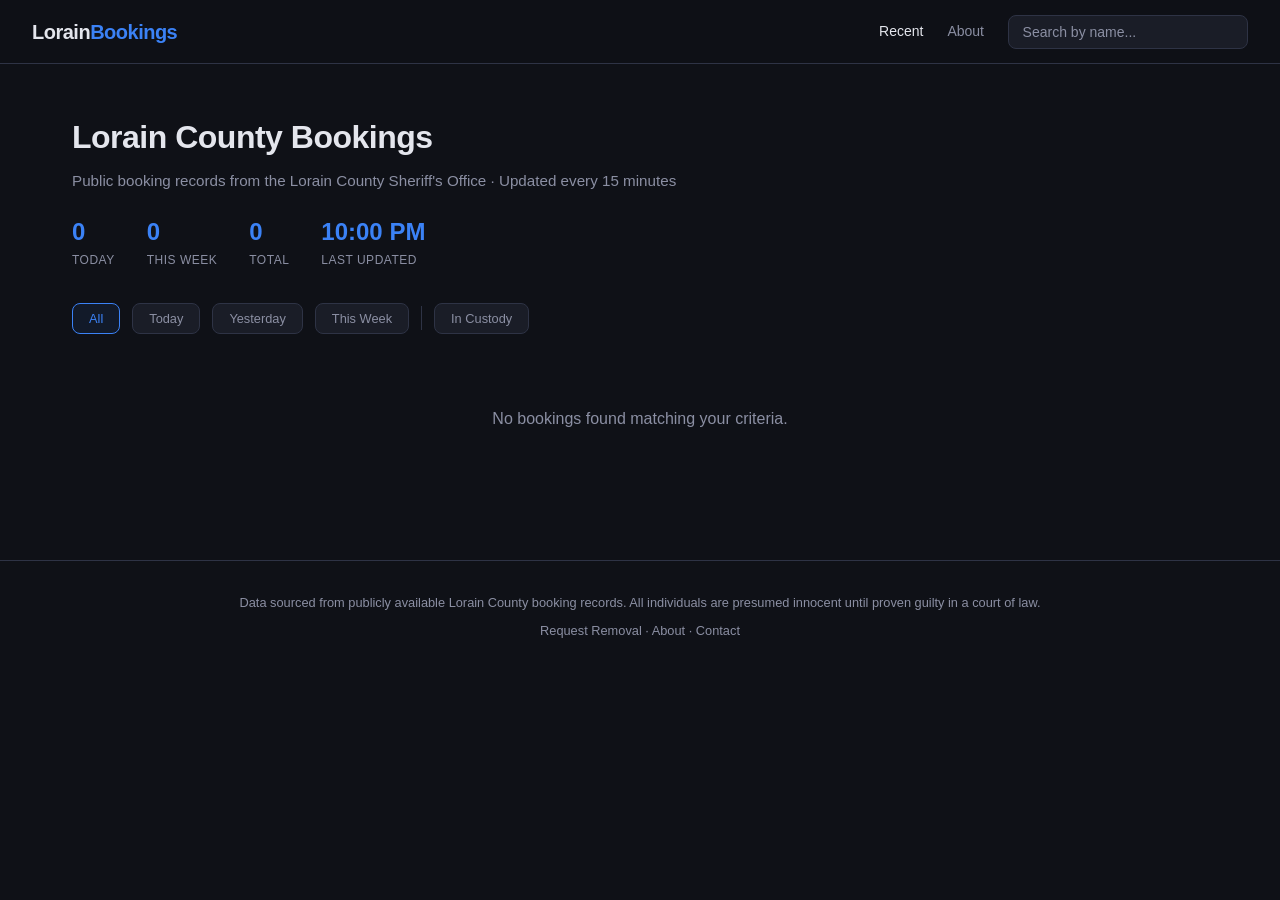
==== detail.html @ 24cc9729 "Initial commit: Lorain County Guest List" ====
<!DOCTYPE html>
<html lang="en">
<head>
<meta charset="UTF-8">
<meta name="viewport" content="width=device-width, initial-scale=1.0">
<title>Booking Detail - Lorain County Bookings</title>
<meta name="description" content="Booking details from Lorain County, Ohio public records.">
<link rel="stylesheet" href="css/style.css">
</head>
<body>

<!-- NAV -->
<nav>
  <a href="/" class="logo">Lorain<span>Bookings</span></a>
  <div class="nav-right">
    <div class="nav-links">
      <a href="/">Recent</a>
      <a href="#">About</a>
    </div>
    <input class="nav-search" type="text" id="searchInput" placeholder="Search by name..." autocomplete="off">
  </div>
</nav>

<!-- DETAIL CONTENT -->
<div class="detail-section" id="detailContent">
  <a href="/" class="back-link">&larr; Back to all bookings</a>
  <div class="detail-layout">
    <div class="detail-photo" id="detailPhoto">
      <div class="photo-placeholder">
        <svg width="120" height="120" viewBox="0 0 24 24" fill="none" stroke="#3b3f52" stroke-width="1">
          <circle cx="12" cy="8" r="4"/><path d="M4 21v-1a6 6 0 0112 0v1"/>
        </svg>
      </div>
    </div>
    <div class="detail-info">
      <div class="detail-header">
        <h2 id="detailName">Loading...</h2>
        <div class="detail-date" id="detailMeta"></div>
      </div>
      <div class="info-grid" id="detailGrid"></div>
      <div class="charges-section" id="chargesSection">
        <h3>Charges</h3>
        <div id="chargesList"></div>
      </div>
      <div class="bonds-section" id="bondsSection" style="display:none;">
        <h3>Bond Information</h3>
        <div id="bondsList"></div>
      </div>
      <div class="disclaimer">
        This information is sourced from publicly available Lorain County booking records.
        All individuals are presumed innocent until proven guilty in a court of law.
        If you believe information is inaccurate or a case has been resolved,
        <a href="#">request a review</a>.
      </div>
    </div>
  </div>
</div>

<footer>
  <div class="footer-inner">
    <p>Data sourced from publicly available Lorain County booking records. All individuals are presumed innocent until proven guilty.</p>
  </div>
</footer>

<script src="js/app.js"></script>
<script>
document.addEventListener('DOMContentLoaded', () => {
  const params = new URLSearchParams(window.location.search);
  const id = params.get('id');
  if (id) loadDetail(id);
  else window.location.href = '/';
});
</script>
</body>
</html>
---- css/style.css ----
/* ── Variables ── */
:root {
  --bg: #0f1117;
  --surface: #1a1d27;
  --surface2: #242836;
  --accent: #3b82f6;
  --accent-dim: #2563eb;
  --text: #e4e6ed;
  --text-muted: #8b8fa3;
  --border: #2e3345;
  --red: #ef4444;
  --yellow: #eab308;
  --green: #22c55e;
  --orange: #f97316;
}

* { margin: 0; padding: 0; box-sizing: border-box; }

body {
  font-family: -apple-system, BlinkMacSystemFont, 'Segoe UI', Roboto, sans-serif;
  background: var(--bg);
  color: var(--text);
  line-height: 1.6;
  min-height: 100vh;
}

a { color: var(--accent); text-decoration: none; }
a:hover { text-decoration: underline; }

/* ── NAV ── */
nav {
  position: sticky; top: 0; z-index: 100;
  background: rgba(15,17,23,.85);
  backdrop-filter: blur(12px);
  -webkit-backdrop-filter: blur(12px);
  border-bottom: 1px solid var(--border);
  padding: 0 2rem;
  display: flex; align-items: center; justify-content: space-between;
  height: 64px;
}
.logo {
  font-size: 1.25rem; font-weight: 800; letter-spacing: -0.5px;
  color: var(--text); text-decoration: none;
}
.logo span { color: var(--accent); }
.logo:hover { text-decoration: none; }
.nav-right { display: flex; gap: 1.5rem; align-items: center; }
.nav-links { display: flex; gap: 1.5rem; align-items: center; }
.nav-links a {
  color: var(--text-muted); text-decoration: none; font-size: .875rem;
  font-weight: 500; transition: color .2s;
}
.nav-links a:hover, .nav-links a.active { color: var(--text); text-decoration: none; }
.nav-search {
  background: var(--surface); border: 1px solid var(--border); border-radius: 8px;
  padding: .5rem .85rem; color: var(--text); font-size: .875rem; width: 240px;
  outline: none; transition: border-color .2s;
}
.nav-search:focus { border-color: var(--accent); }
.nav-search::placeholder { color: var(--text-muted); }

/* ── HERO ── */
.hero {
  padding: 3rem 2rem 2rem;
  max-width: 1200px; margin: 0 auto;
}
.hero h1 {
  font-size: 2rem; font-weight: 800; letter-spacing: -0.5px;
  margin-bottom: .35rem;
}
.hero p { color: var(--text-muted); font-size: .95rem; }
.stats-row {
  display: flex; gap: 2rem; margin-top: 1.25rem; flex-wrap: wrap;
}
.stat { display: flex; flex-direction: column; }
.stat-val { font-size: 1.5rem; font-weight: 700; color: var(--accent); }
.stat-label { font-size: .75rem; color: var(--text-muted); text-transform: uppercase; letter-spacing: .5px; }

/* ── FILTERS ── */
.filters {
  max-width: 1200px; margin: 0 auto; padding: 0 2rem 1.5rem;
  display: flex; gap: .75rem; flex-wrap: wrap; align-items: center;
}
.filter-btn {
  background: var(--surface); border: 1px solid var(--border); border-radius: 8px;
  padding: .45rem 1rem; color: var(--text-muted); font-size: .8rem;
  cursor: pointer; transition: all .2s; font-weight: 500; font-family: inherit;
}
.filter-btn:hover, .filter-btn.active {
  border-color: var(--accent); color: var(--accent); background: rgba(59,130,246,.08);
}
.filter-divider { width: 1px; height: 24px; background: var(--border); }

/* ── GRID ── */
.grid-section {
  max-width: 1200px; margin: 0 auto; padding: 0 2rem 3rem;
}
.booking-grid {
  display: grid;
  grid-template-columns: repeat(auto-fill, minmax(280px, 1fr));
  gap: 1rem;
}
.loading {
  grid-column: 1 / -1; text-align: center;
  padding: 3rem; color: var(--text-muted); font-size: .95rem;
}
.no-results {
  grid-column: 1 / -1; text-align: center;
  padding: 3rem; color: var(--text-muted);
}

/* ── CARD ── */
.booking-card {
  background: var(--surface);
  border: 1px solid var(--border);
  border-radius: 12px;
  overflow: hidden;
  transition: transform .2s, border-color .2s;
  cursor: pointer;
  text-decoration: none; color: inherit;
  display: block;
}
.booking-card:hover {
  transform: translateY(-2px);
  border-color: var(--accent);
  text-decoration: none;
}
.card-img {
  width: 100%; aspect-ratio: 1/1;
  background: var(--surface2);
  display: flex; align-items: center; justify-content: center;
  overflow: hidden;
}
.card-img img {
  width: 100%; height: 100%; object-fit: cover;
}
.card-placeholder {
  font-size: 2.5rem; font-weight: 800;
  color: rgba(255,255,255,.1);
  user-select: none;
}
.card-body { padding: 1rem; }
.card-name {
  font-weight: 700; font-size: 1rem; margin-bottom: .35rem;
  color: var(--text);
}
.card-meta {
  display: flex; flex-wrap: wrap; gap: .4rem; margin-bottom: .5rem;
}
.tag {
  font-size: .65rem; padding: .15rem .5rem; border-radius: 4px;
  font-weight: 600; text-transform: uppercase; letter-spacing: .3px;
  display: inline-block;
}
.tag-felony { background: rgba(239,68,68,.15); color: var(--red); }
.tag-misdemeanor { background: rgba(234,179,8,.15); color: var(--yellow); }
.tag-traffic { background: rgba(34,197,94,.15); color: var(--green); }
.tag-other { background: rgba(249,115,22,.15); color: var(--orange); }
.tag-custody { background: rgba(59,130,246,.15); color: var(--accent); }
.card-charges {
  font-size: .8rem; color: var(--text-muted); line-height: 1.4;
  display: -webkit-box; -webkit-line-clamp: 2; -webkit-box-orient: vertical;
  overflow: hidden;
}
.card-footer {
  padding: .6rem 1rem;
  border-top: 1px solid var(--border);
  display: flex; justify-content: space-between; align-items: center;
}
.card-date { font-size: .75rem; color: var(--text-muted); }
.card-agency { font-size: .7rem; color: var(--text-muted); font-weight: 500; }

/* ── DETAIL PAGE ── */
.detail-section {
  max-width: 1200px; margin: 0 auto; padding: 2rem;
}
.back-link {
  color: var(--accent); font-size: .875rem;
  display: inline-flex; align-items: center; gap: .35rem;
  margin-bottom: 1.5rem; font-weight: 500;
}
.detail-layout {
  display: grid; grid-template-columns: 380px 1fr; gap: 2rem;
}
.detail-photo {
  border-radius: 12px; overflow: hidden;
  border: 1px solid var(--border);
  background: var(--surface);
}
.detail-photo img { width: 100%; display: block; }
.photo-placeholder {
  width: 100%; aspect-ratio: 3/4;
  display: flex; align-items: center; justify-content: center;
  background: linear-gradient(135deg, var(--surface2), var(--surface));
}
.detail-info { display: flex; flex-direction: column; gap: 1.5rem; }
.detail-header h2 {
  font-size: 1.75rem; font-weight: 800; letter-spacing: -0.5px;
}
.detail-date { color: var(--text-muted); font-size: .875rem; margin-top: .25rem; }

.info-grid {
  display: grid; grid-template-columns: 1fr 1fr; gap: .75rem;
}
.info-item {
  background: var(--surface); border: 1px solid var(--border);
  border-radius: 10px; padding: .85rem 1rem;
}
.info-label {
  font-size: .65rem; text-transform: uppercase; letter-spacing: .5px;
  color: var(--text-muted); font-weight: 600; margin-bottom: .2rem;
}
.info-value { font-size: .95rem; font-weight: 600; }

.charges-section h3, .bonds-section h3 {
  font-size: 1rem; font-weight: 700; margin-bottom: .75rem;
}
.charge-item {
  background: var(--surface); border: 1px solid var(--border);
  border-radius: 10px; padding: 1rem; margin-bottom: .5rem;
  display: flex; align-items: flex-start; gap: .75rem;
}
.charge-severity {
  width: 8px; min-height: 40px; border-radius: 4px; flex-shrink: 0;
  margin-top: 2px;
}
.severity-felony { background: var(--red); }
.severity-misdemeanor { background: var(--yellow); }
.severity-traffic { background: var(--green); }
.severity-other { background: var(--orange); }
.charge-text { font-size: .875rem; line-height: 1.5; }
.charge-text strong { display: block; margin-bottom: .15rem; }
.charge-text .charge-meta { color: var(--text-muted); font-size: .8rem; }

.bond-item {
  background: var(--surface); border: 1px solid var(--border);
  border-radius: 10px; padding: .85rem 1rem; margin-bottom: .5rem;
  display: flex; justify-content: space-between; align-items: center;
}
.bond-item .bond-type { color: var(--text-muted); font-size: .85rem; }
.bond-item .bond-amount { font-weight: 700; }

.disclaimer {
  margin-top: 1rem; padding: 1rem 1.25rem;
  background: rgba(59,130,246,.06); border: 1px solid rgba(59,130,246,.15);
  border-radius: 10px; font-size: .8rem; color: var(--text-muted);
  line-height: 1.5;
}
.disclaimer a { color: var(--accent); }

/* ── FOOTER ── */
footer {
  border-top: 1px solid var(--border);
  padding: 2rem;
  margin-top: 2rem;
}
.footer-inner {
  max-width: 1200px; margin: 0 auto;
  text-align: center; font-size: .8rem; color: var(--text-muted);
  line-height: 1.6;
}
.footer-links { margin-top: .5rem; }
.footer-links a { color: var(--text-muted); }
.footer-links a:hover { color: var(--text); }

/* ── RESPONSIVE ── */
@media (max-width: 768px) {
  nav { padding: 0 1rem; }
  .nav-search { width: 160px; }
  .hero, .filters, .grid-section, .detail-section { padding-left: 1rem; padding-right: 1rem; }
  .detail-layout { grid-template-columns: 1fr; }
  .info-grid { grid-template-columns: 1fr; }
  .stats-row { gap: 1rem; }
  .booking-grid { grid-template-columns: repeat(auto-fill, minmax(240px, 1fr)); }
}
@media (max-width: 480px) {
  .nav-links { display: none; }
  .booking-grid { grid-template-columns: 1fr; }
}
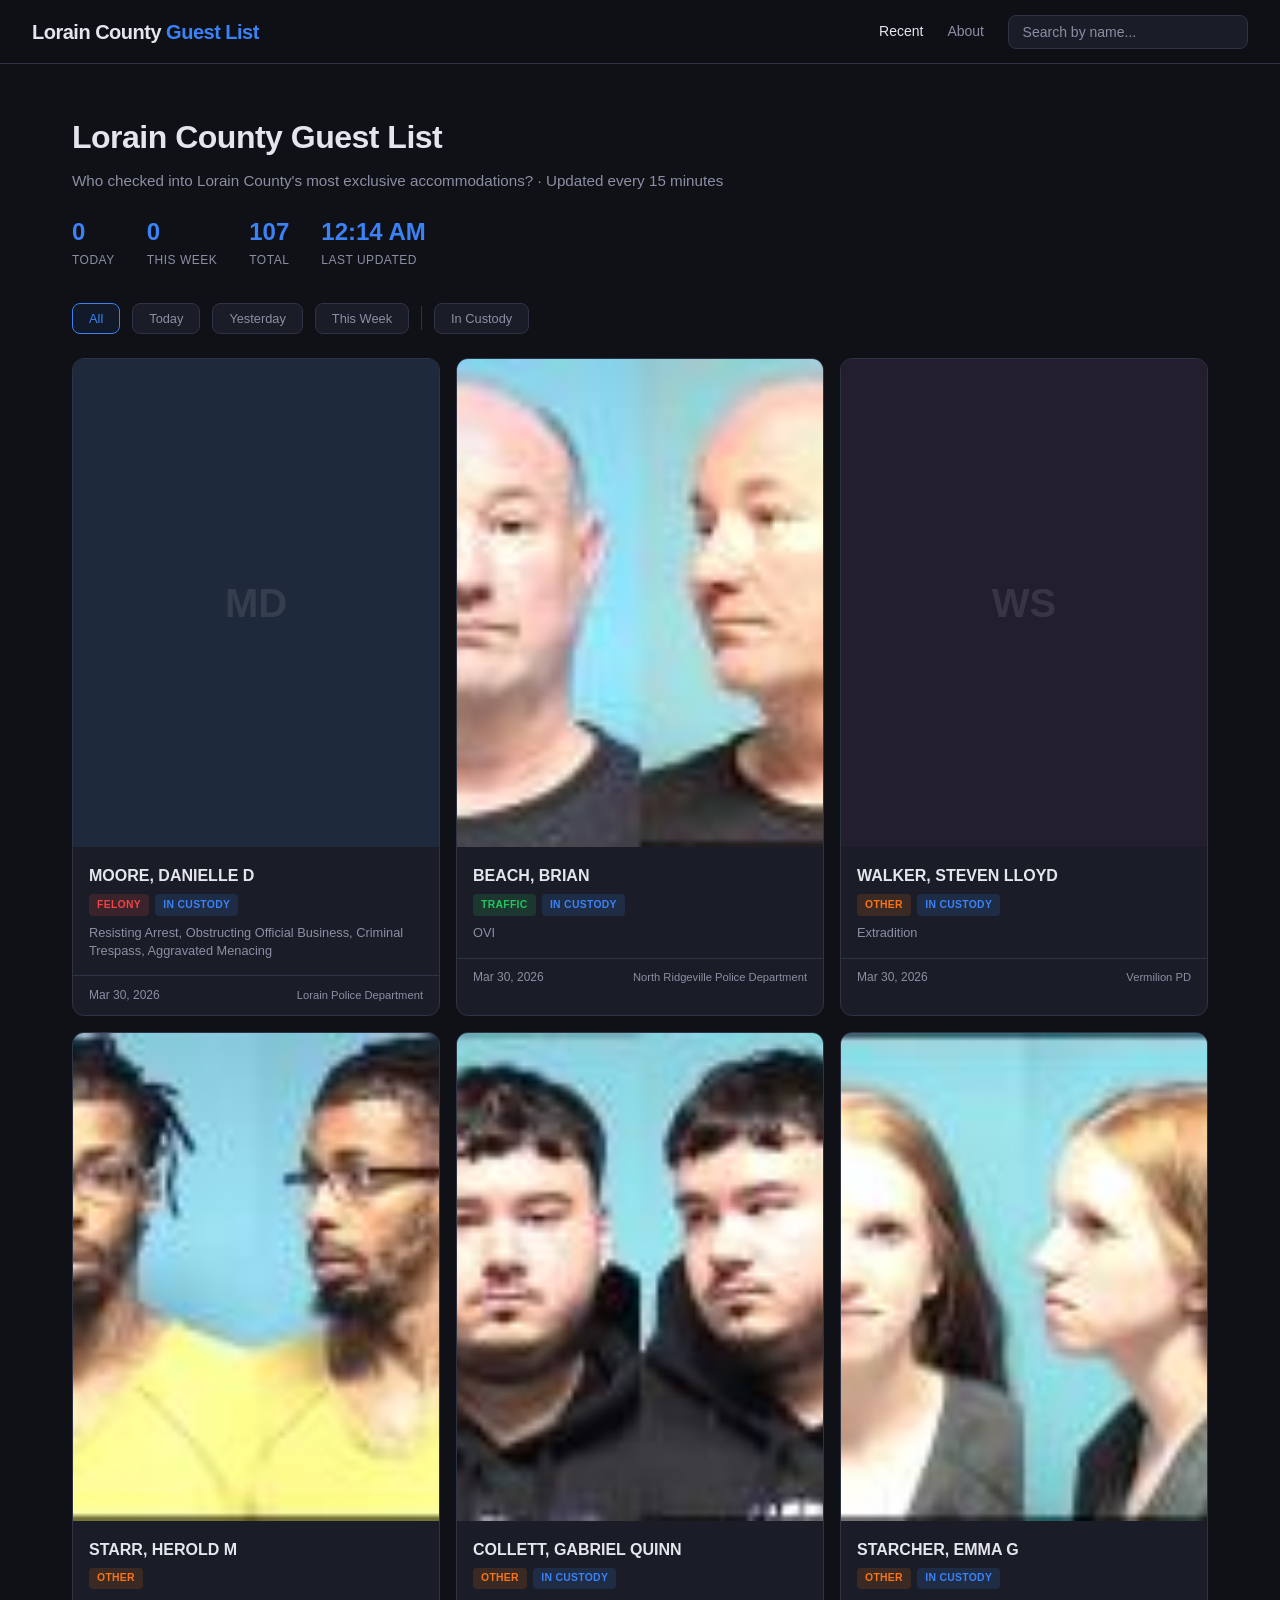
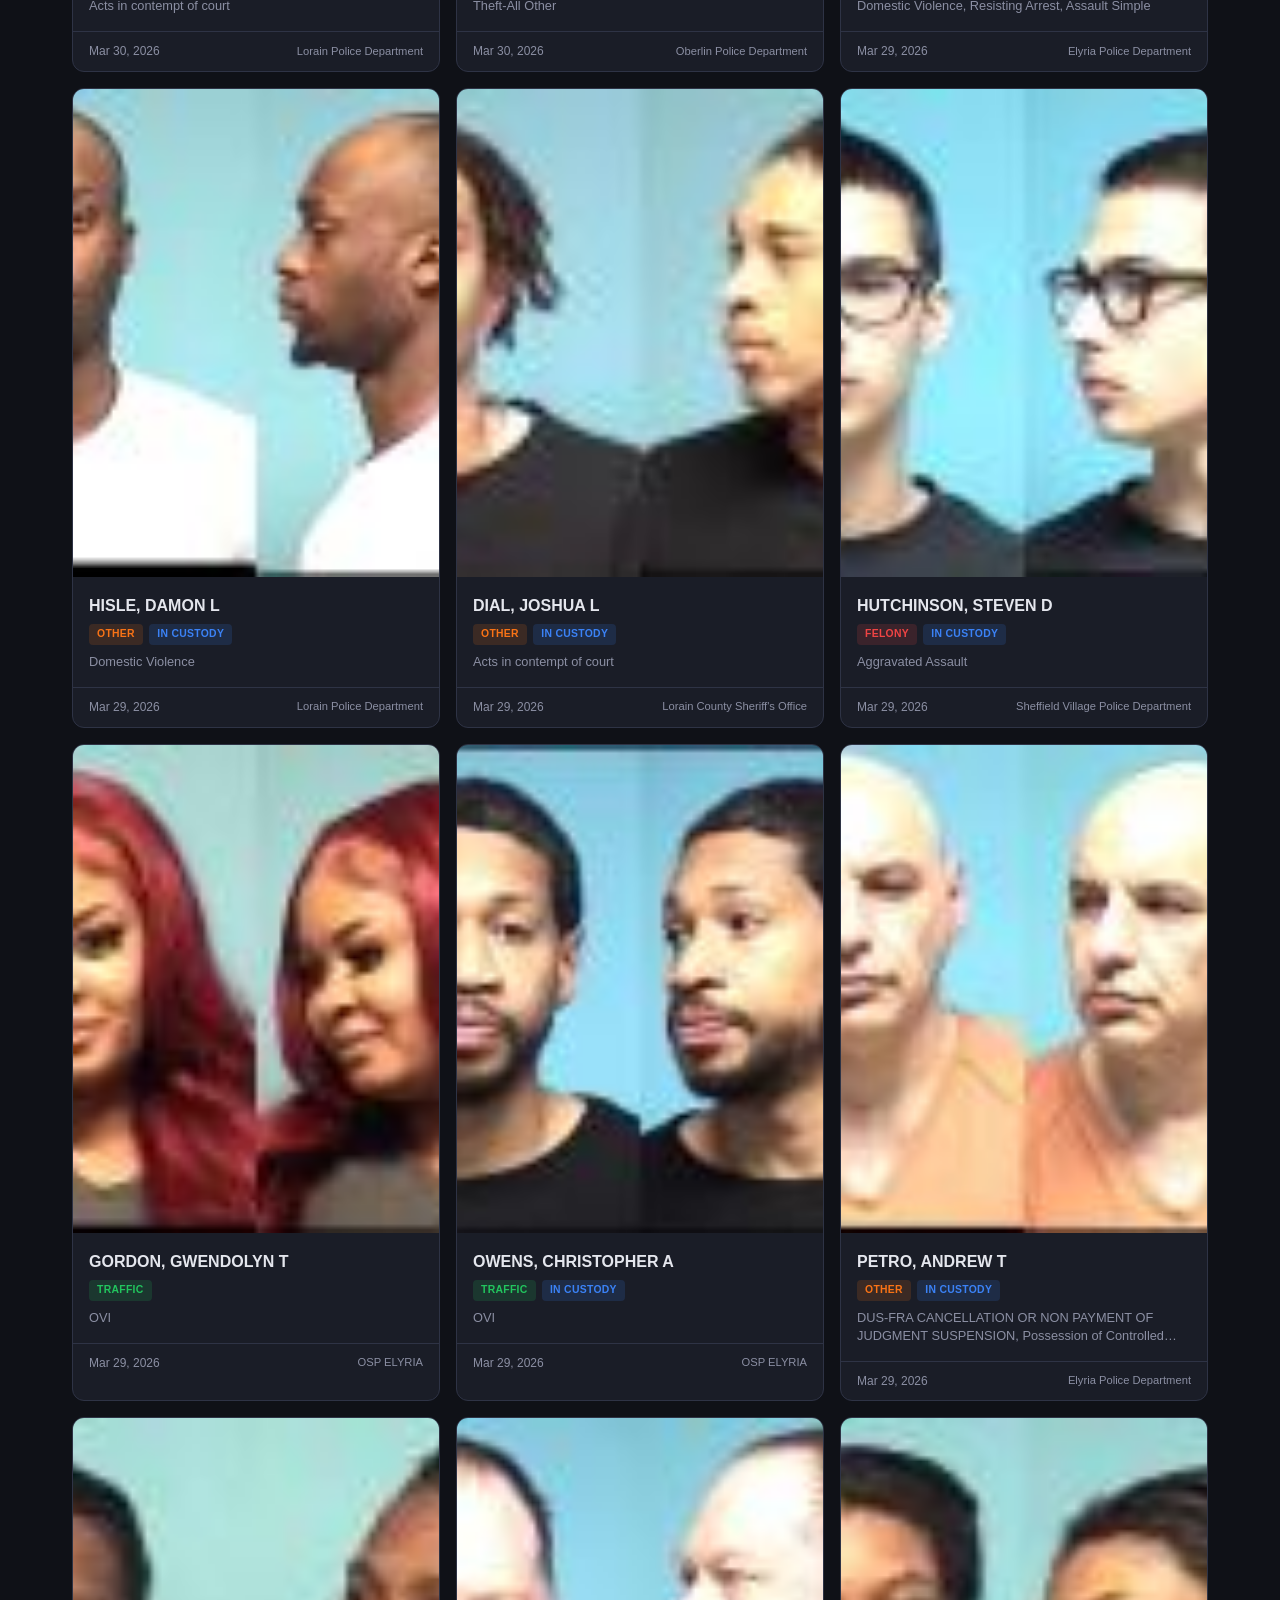
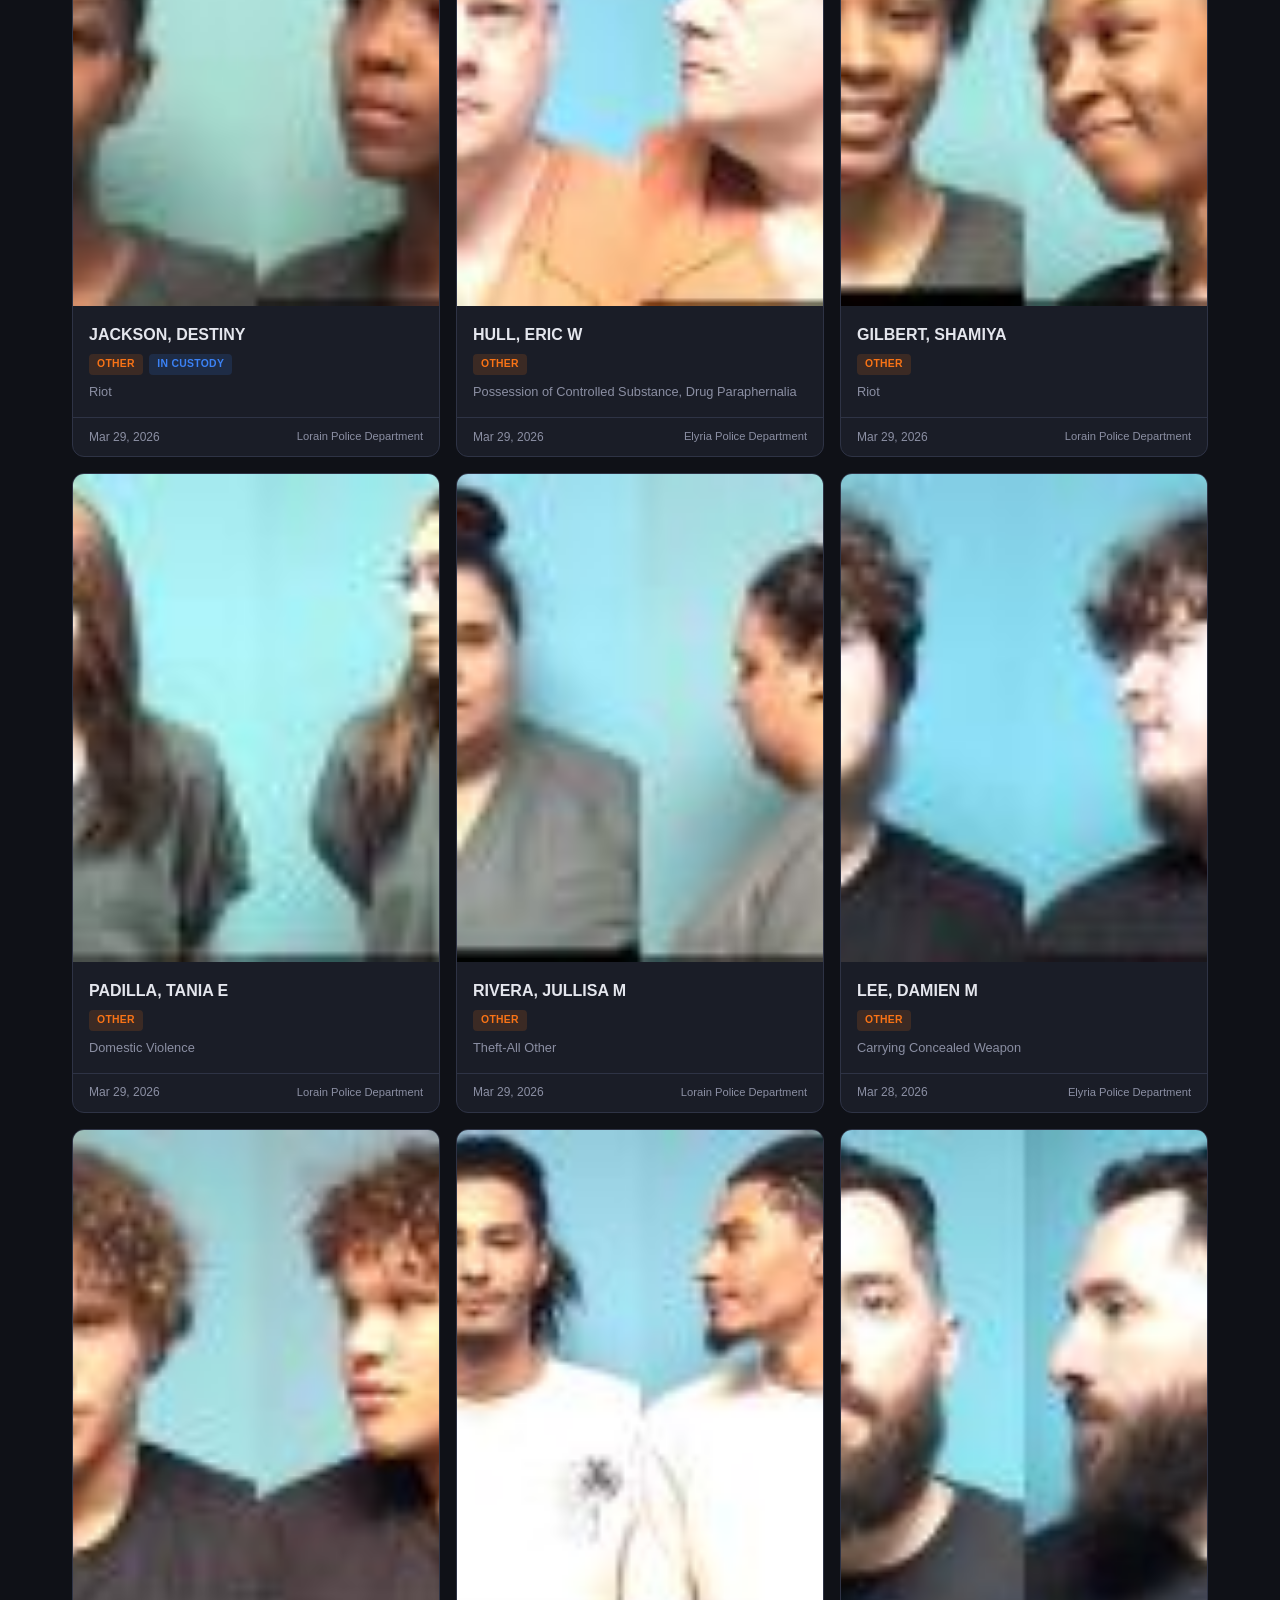
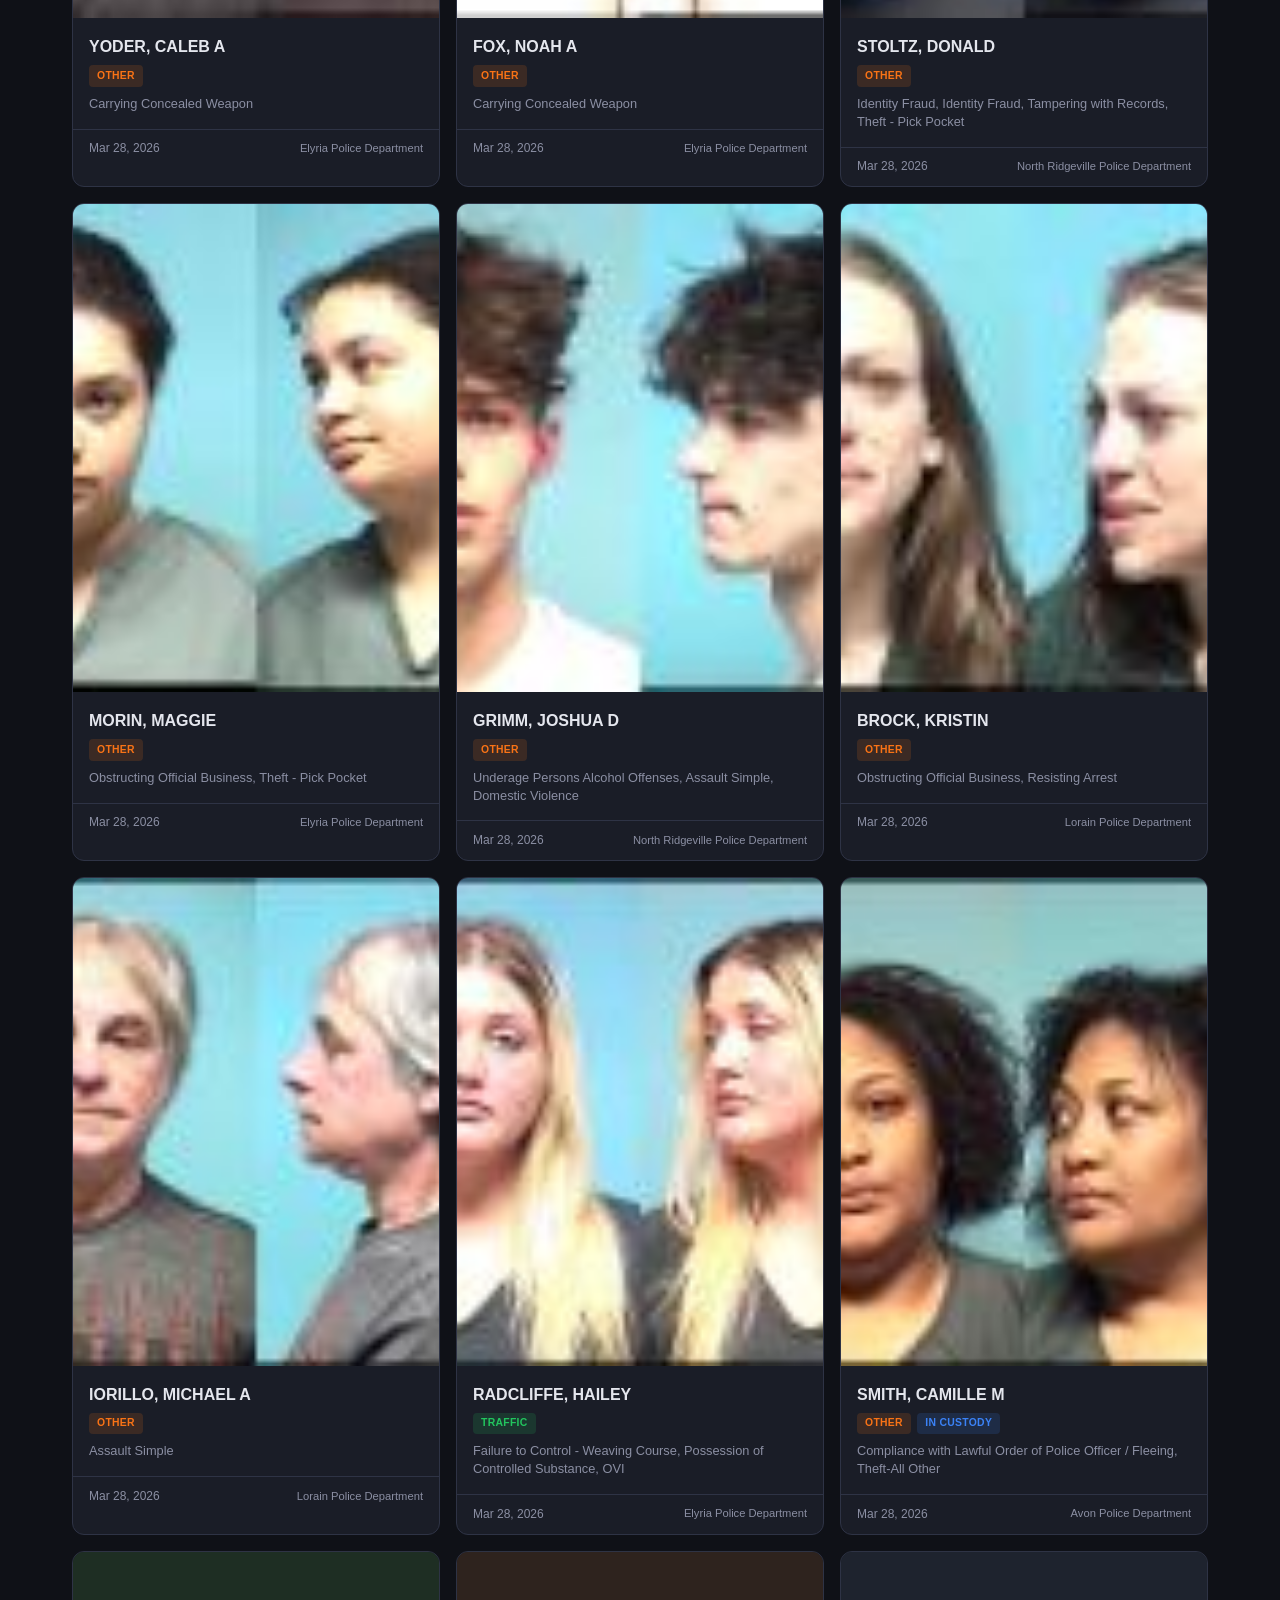
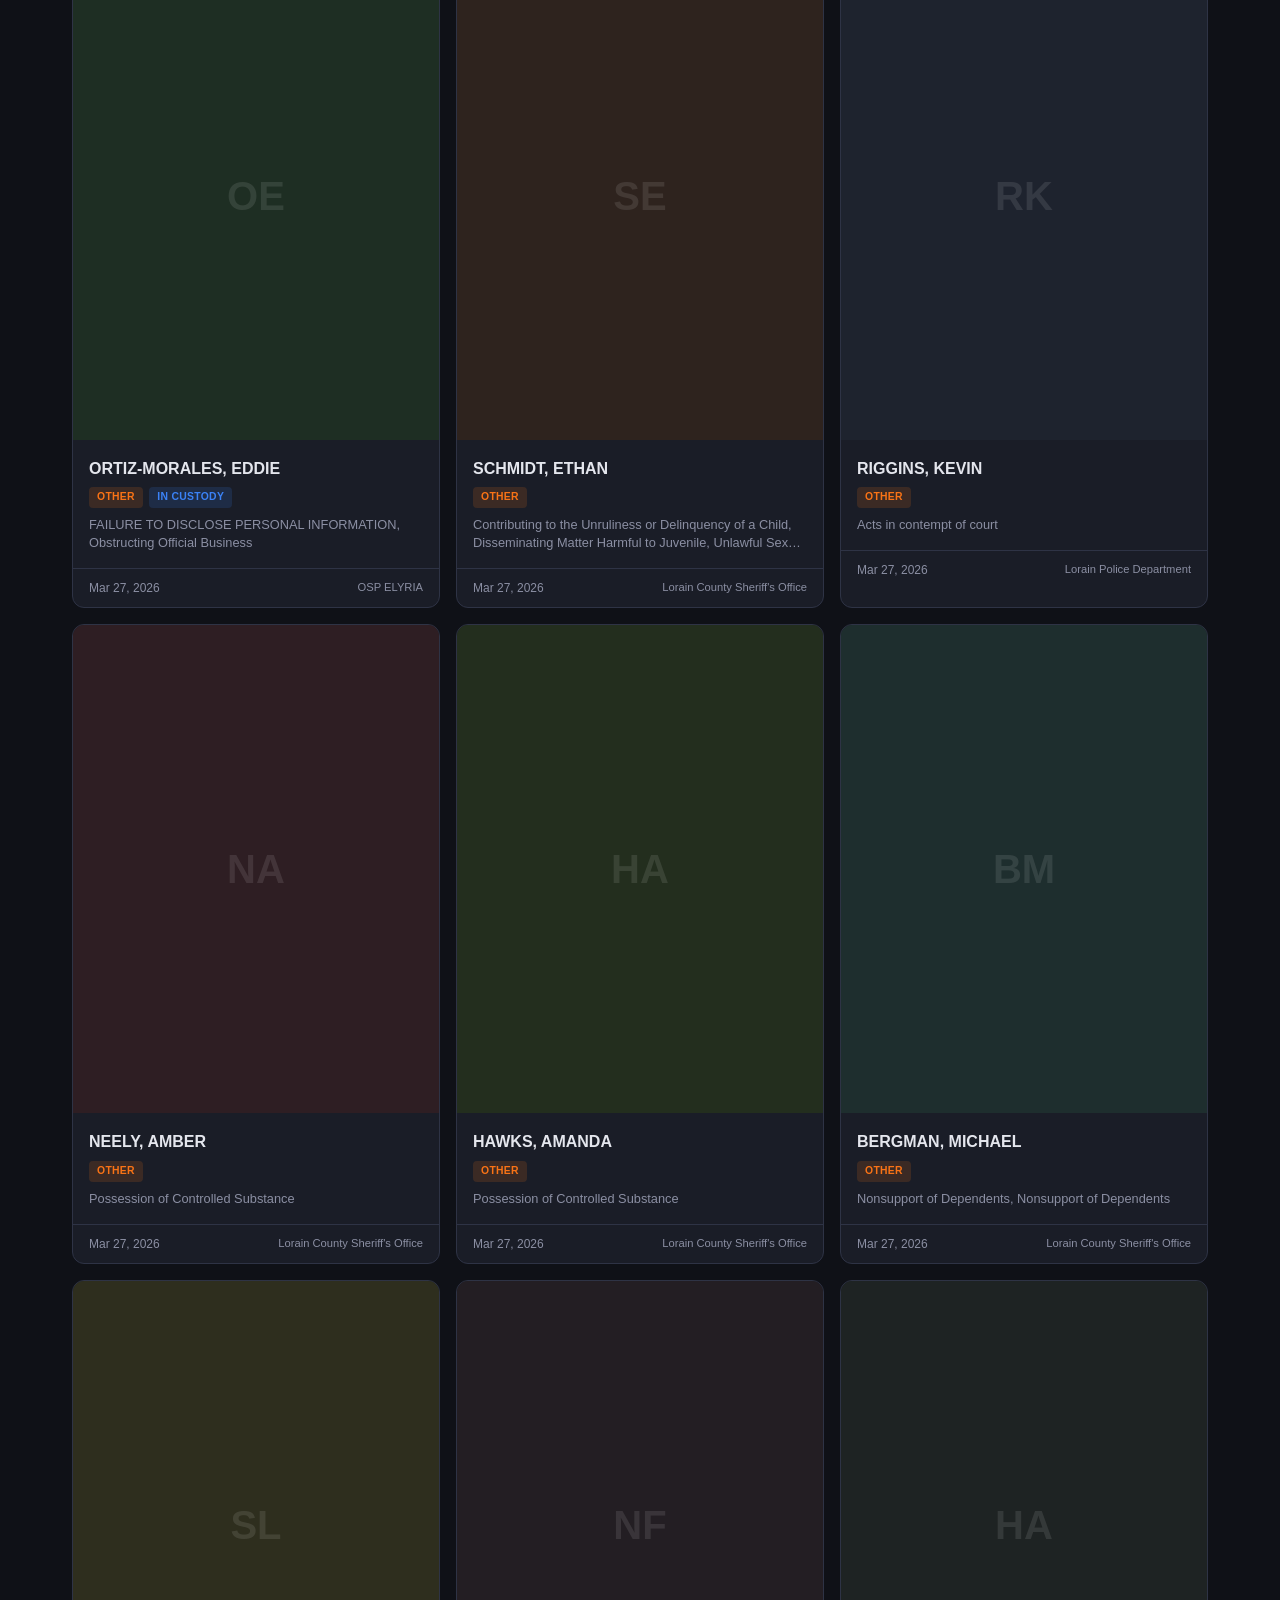
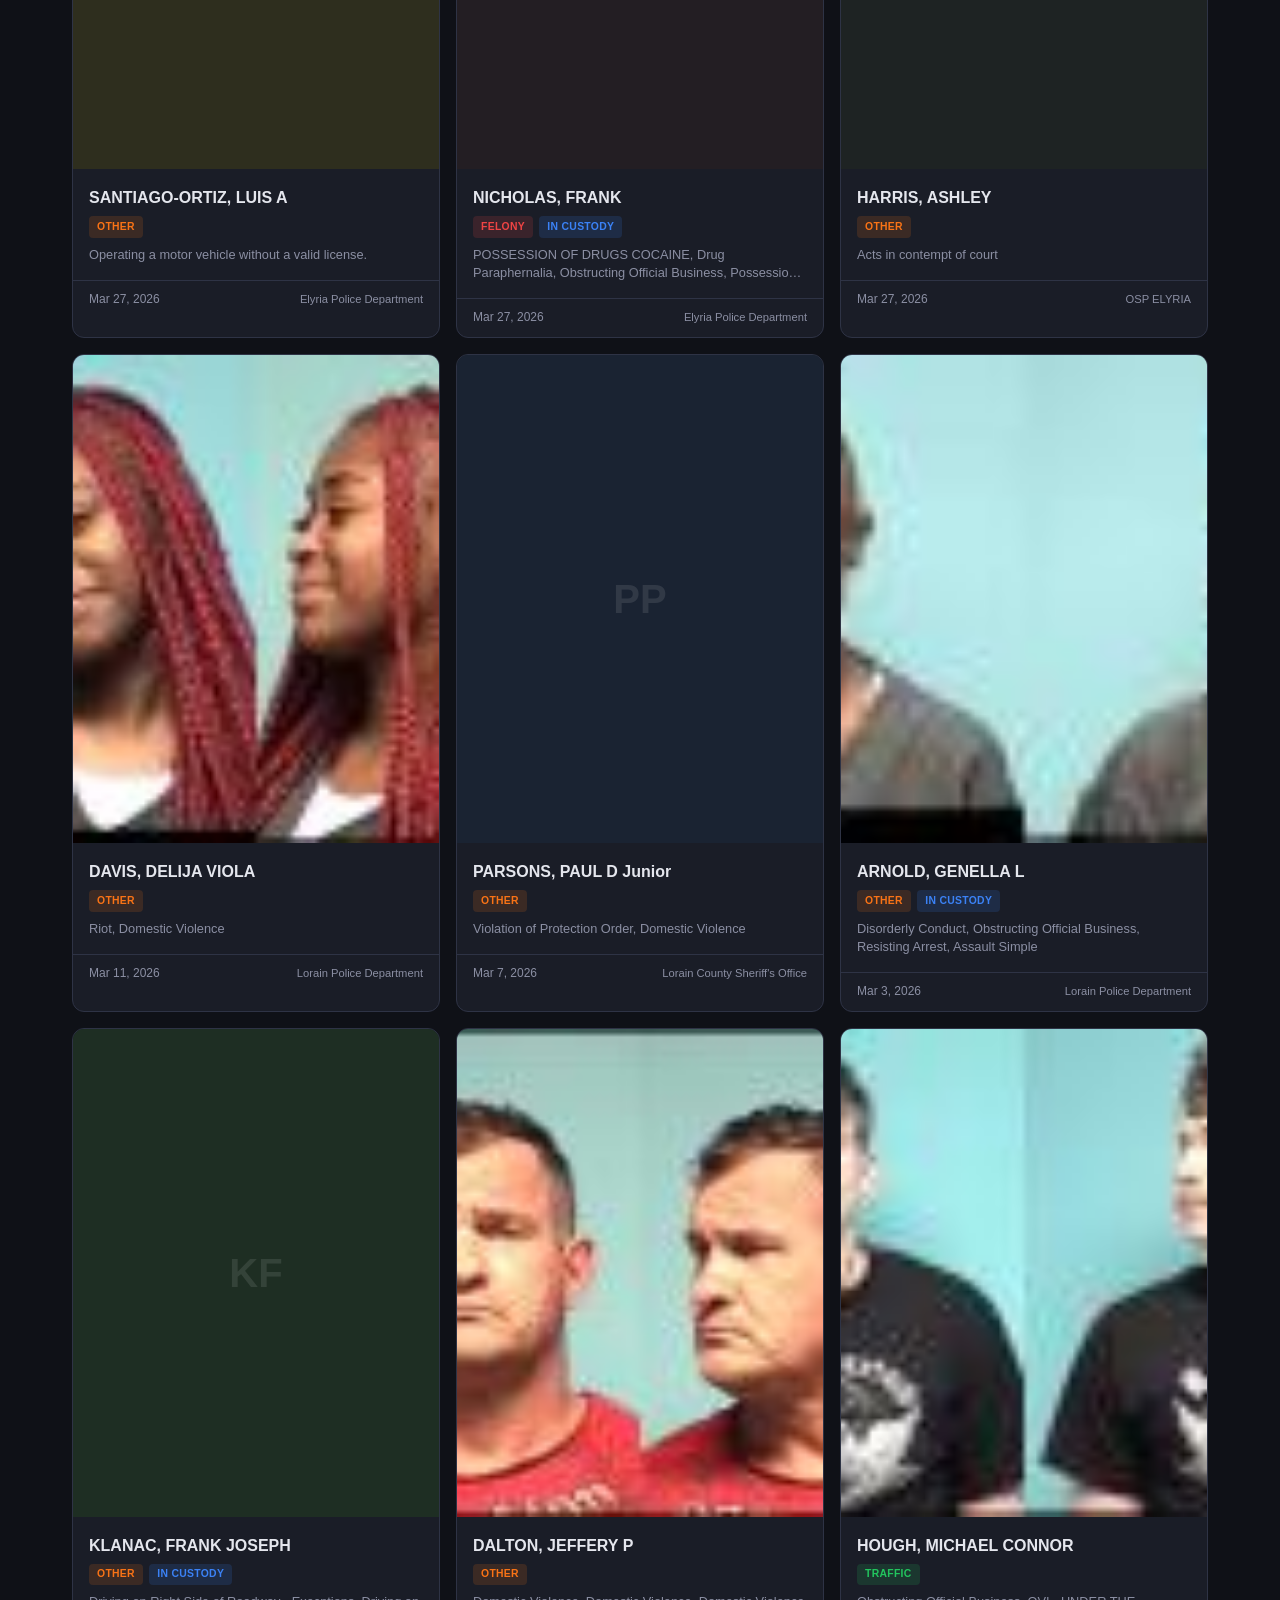
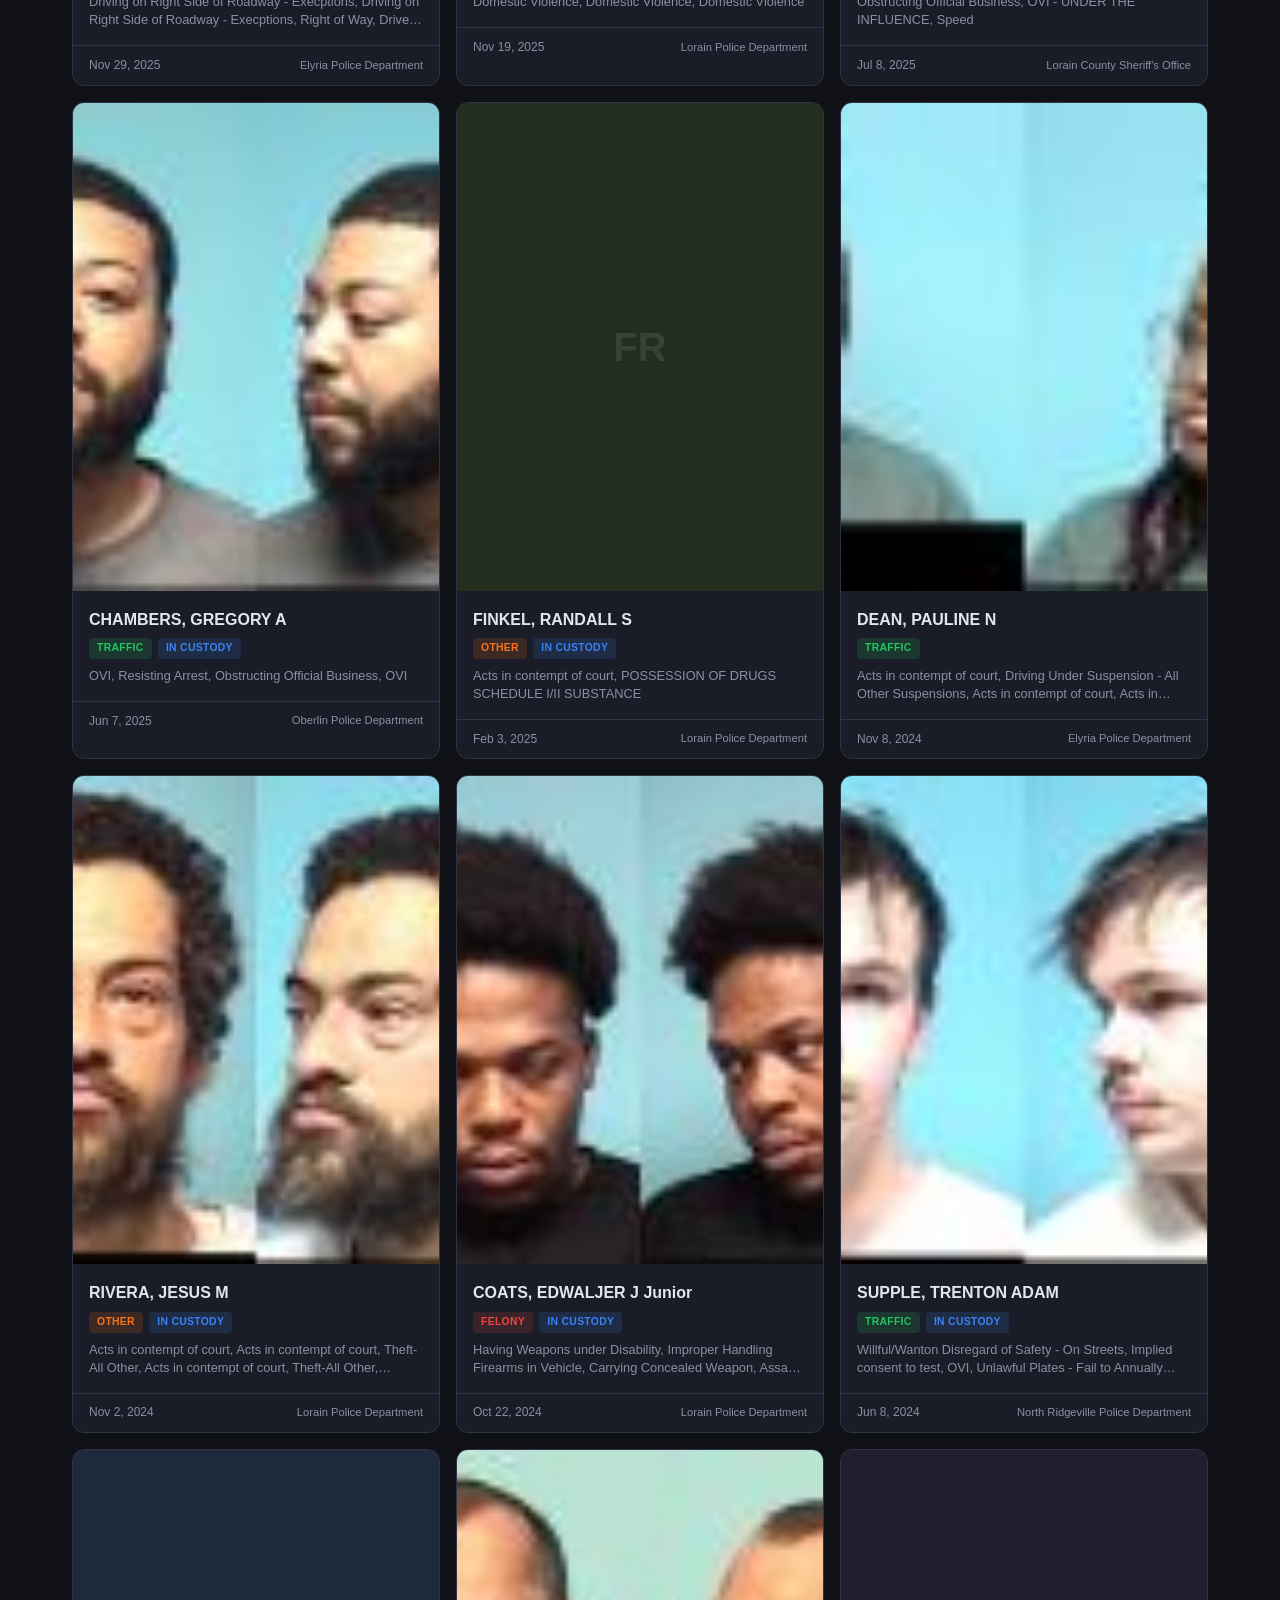
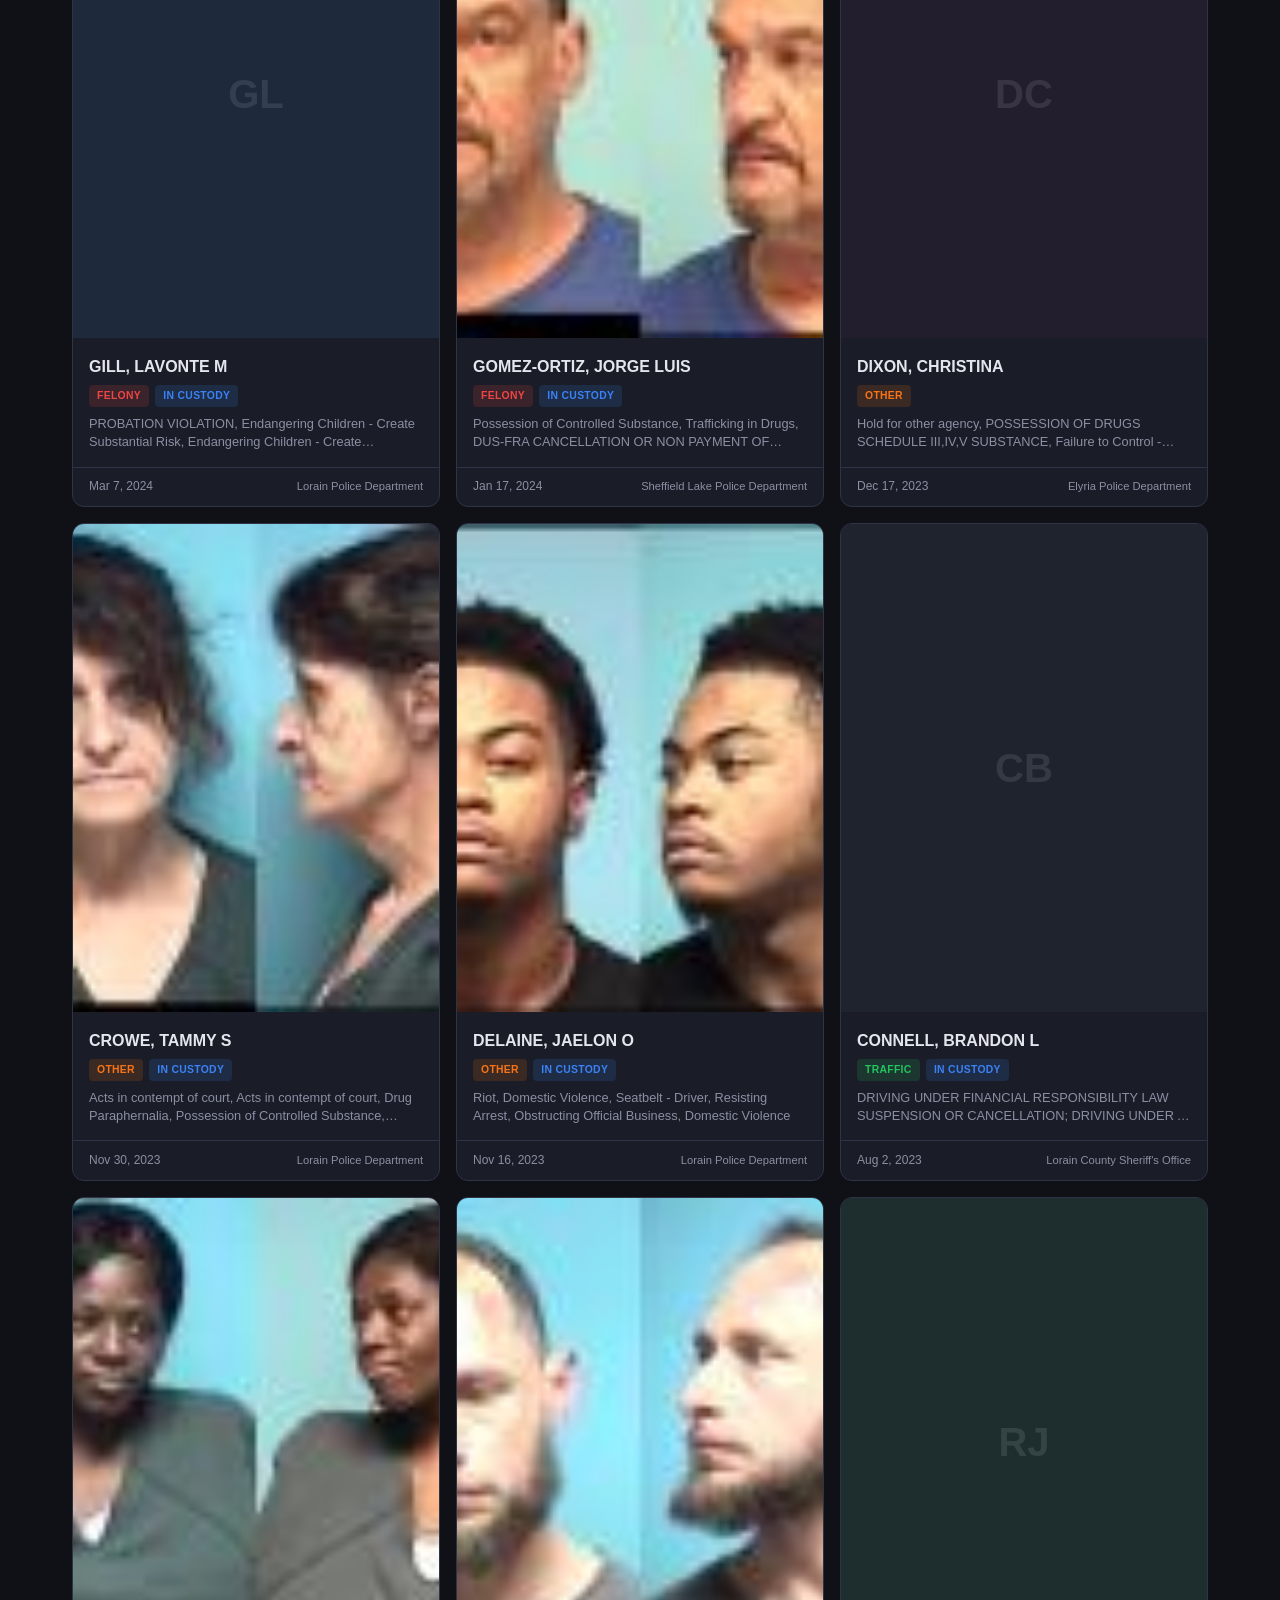
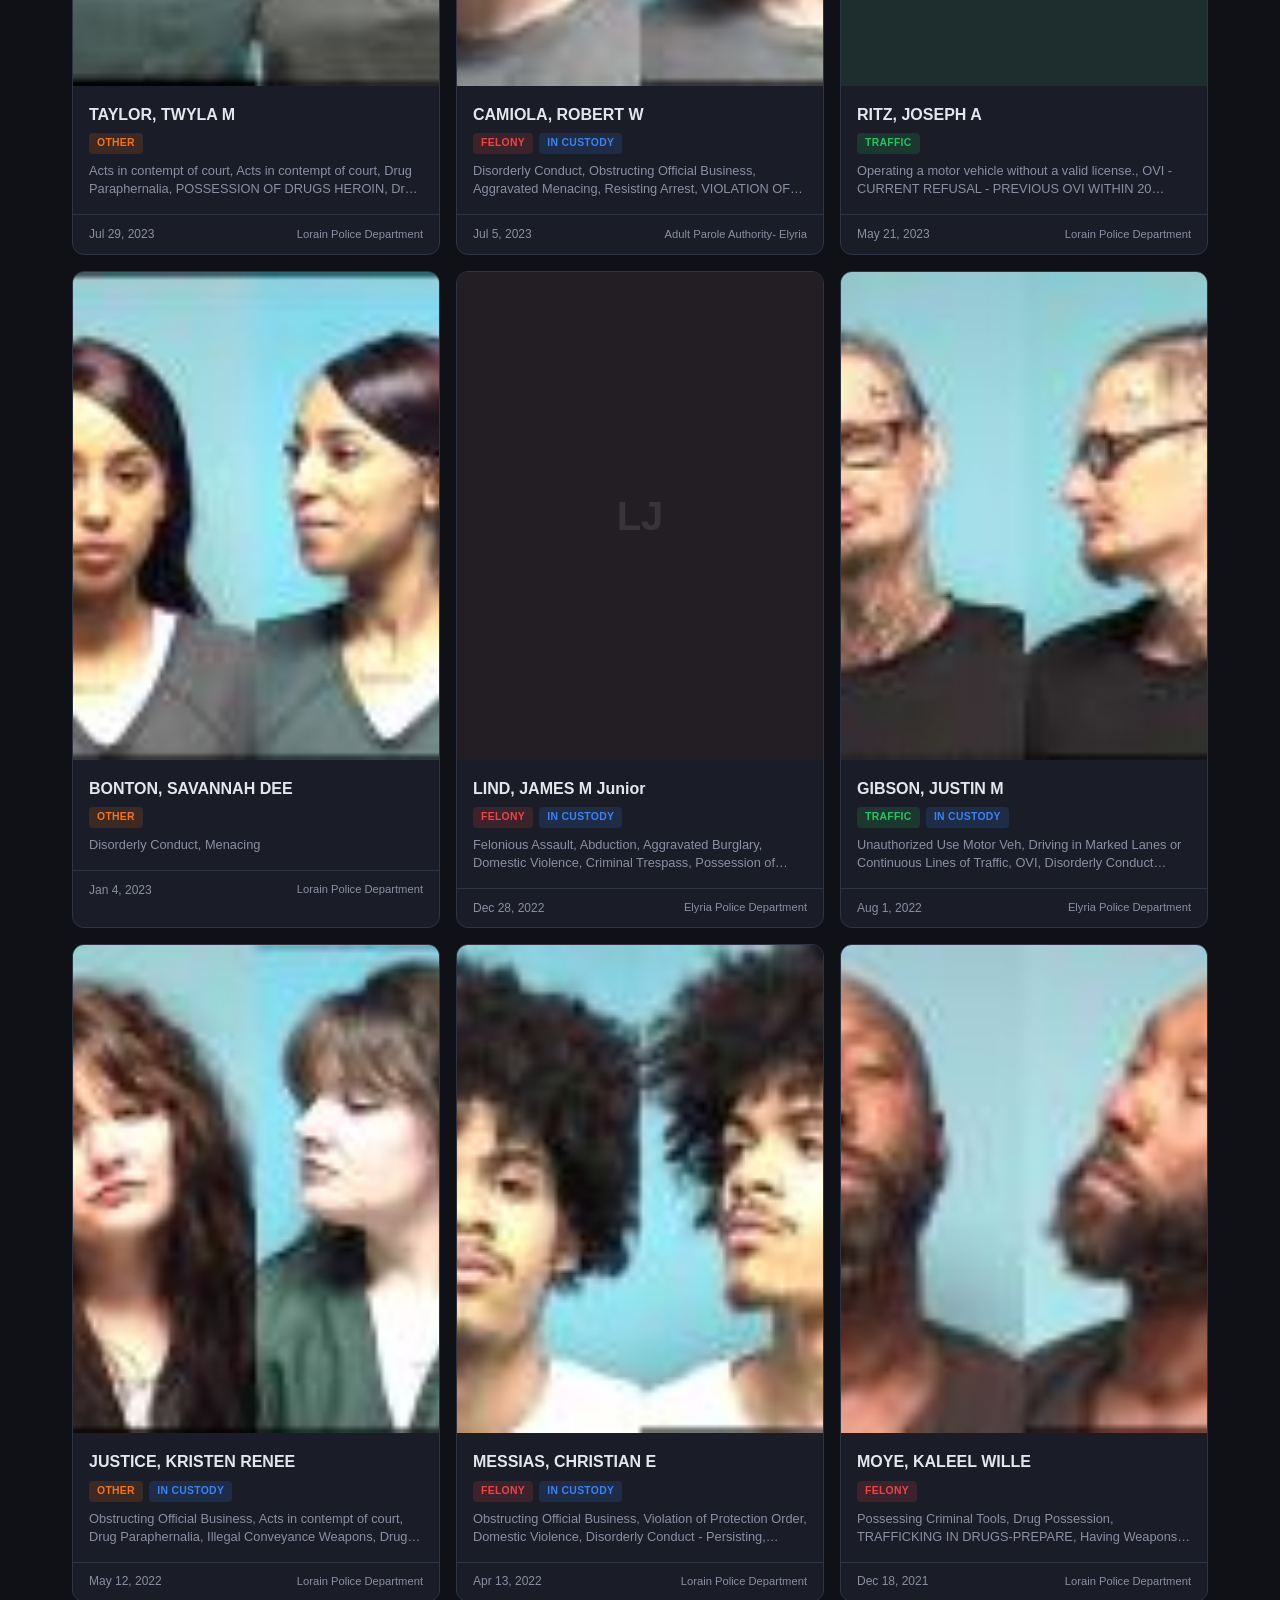
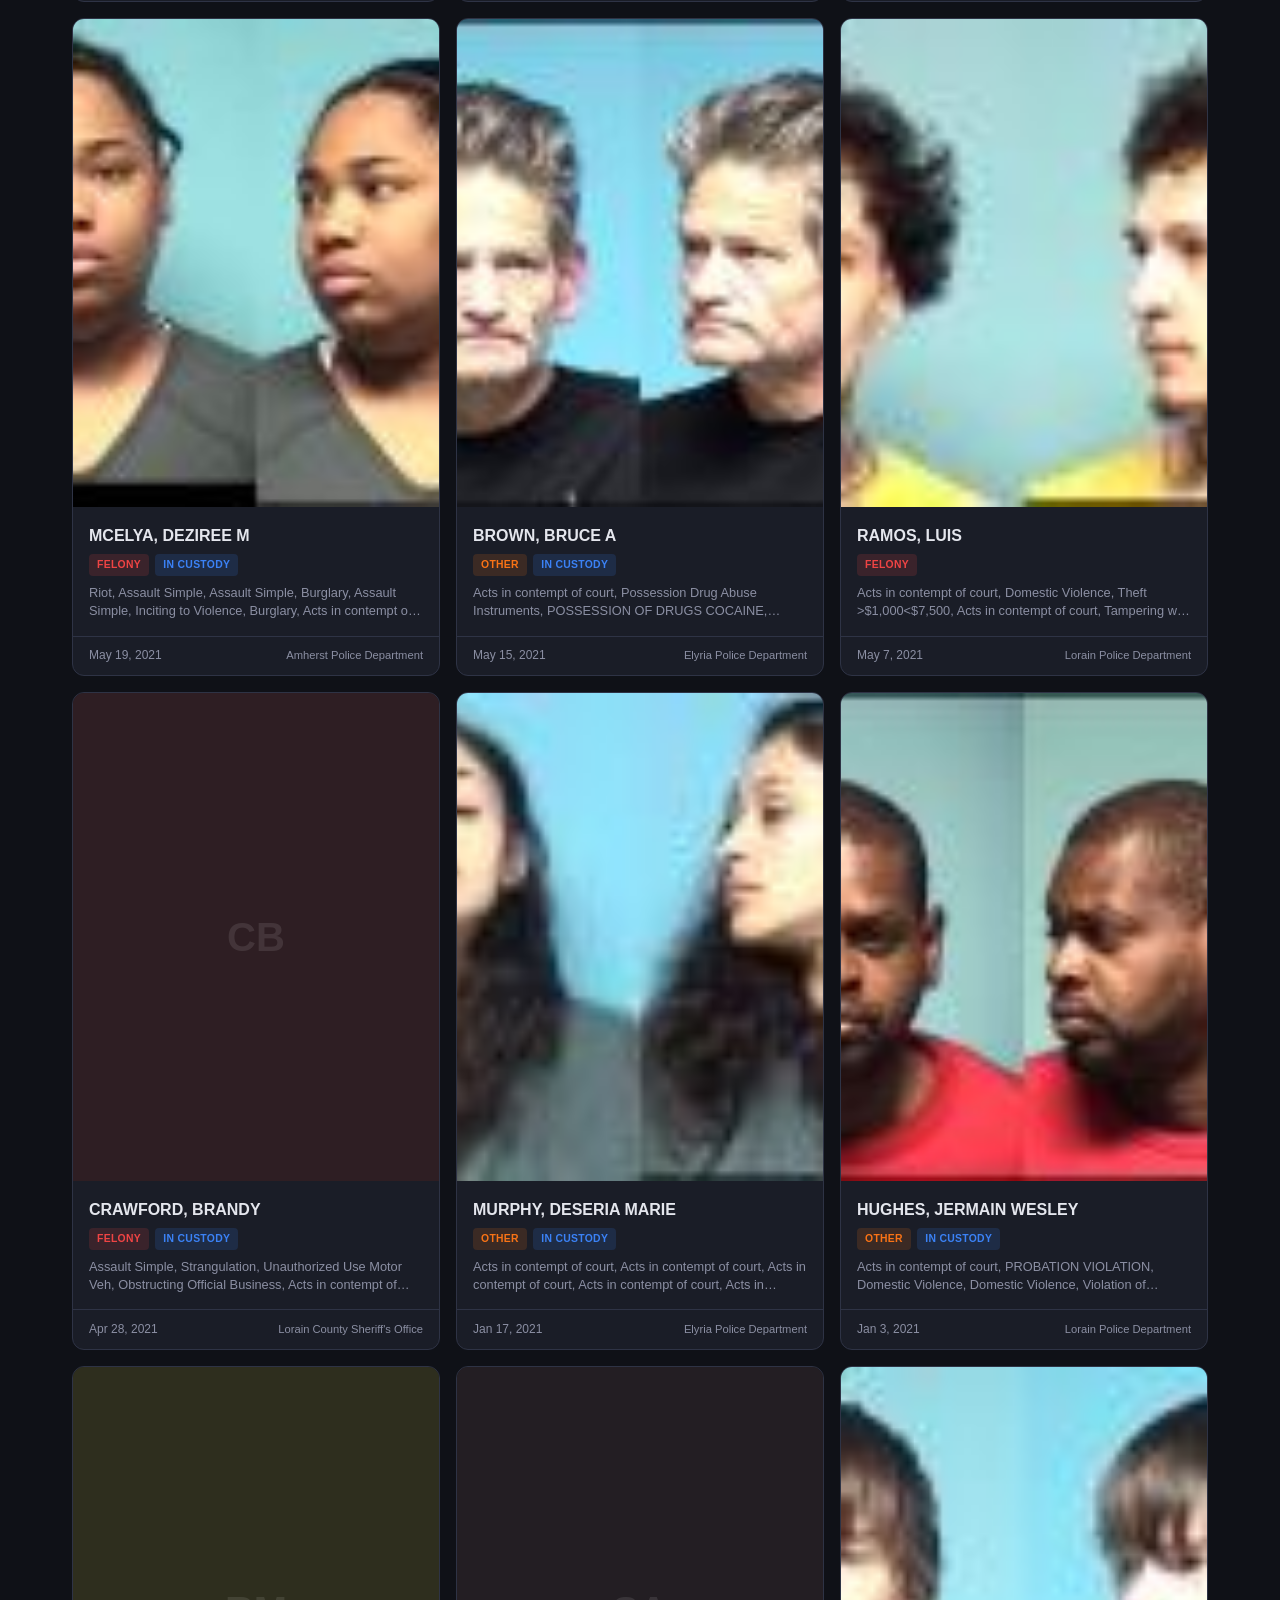
==== commit 45955da6: "Rebrand to Guest List, fix photo aspect ratio" ====
--- a/detail.html
+++ b/detail.html
@@ -3,15 +3,15 @@
 <head>
 <meta charset="UTF-8">
 <meta name="viewport" content="width=device-width, initial-scale=1.0">
-<title>Booking Detail - Lorain County Bookings</title>
-<meta name="description" content="Booking details from Lorain County, Ohio public records.">
+<title>Guest Details - Lorain County Guest List</title>
+<meta name="description" content="Guest details from Lorain County, Ohio's most exclusive accommodations.">
 <link rel="stylesheet" href="css/style.css">
 </head>
 <body>
 
 <!-- NAV -->
 <nav>
-  <a href="/" class="logo">Lorain<span>Bookings</span></a>
+  <a href="/" class="logo">Lorain County <span>Guest List</span></a>
   <div class="nav-right">
     <div class="nav-links">
       <a href="/">Recent</a>
--- a/css/style.css
+++ b/css/style.css
@@ -126,13 +126,15 @@
   text-decoration: none;
 }
 .card-img {
-  width: 100%; aspect-ratio: 1/1;
+  width: 100%; aspect-ratio: 3/4;
   background: var(--surface2);
   display: flex; align-items: center; justify-content: center;
   overflow: hidden;
 }
 .card-img img {
   width: 100%; height: 100%; object-fit: cover;
+  image-rendering: -webkit-optimize-contrast;
+  image-rendering: crisp-edges;
 }
 .card-placeholder {
   font-size: 2.5rem; font-weight: 800;
@@ -187,7 +189,10 @@
   border: 1px solid var(--border);
   background: var(--surface);
 }
-.detail-photo img { width: 100%; display: block; }
+.detail-photo img {
+  width: 100%; display: block;
+  image-rendering: -webkit-optimize-contrast;
+}
 .photo-placeholder {
   width: 100%; aspect-ratio: 3/4;
   display: flex; align-items: center; justify-content: center;
